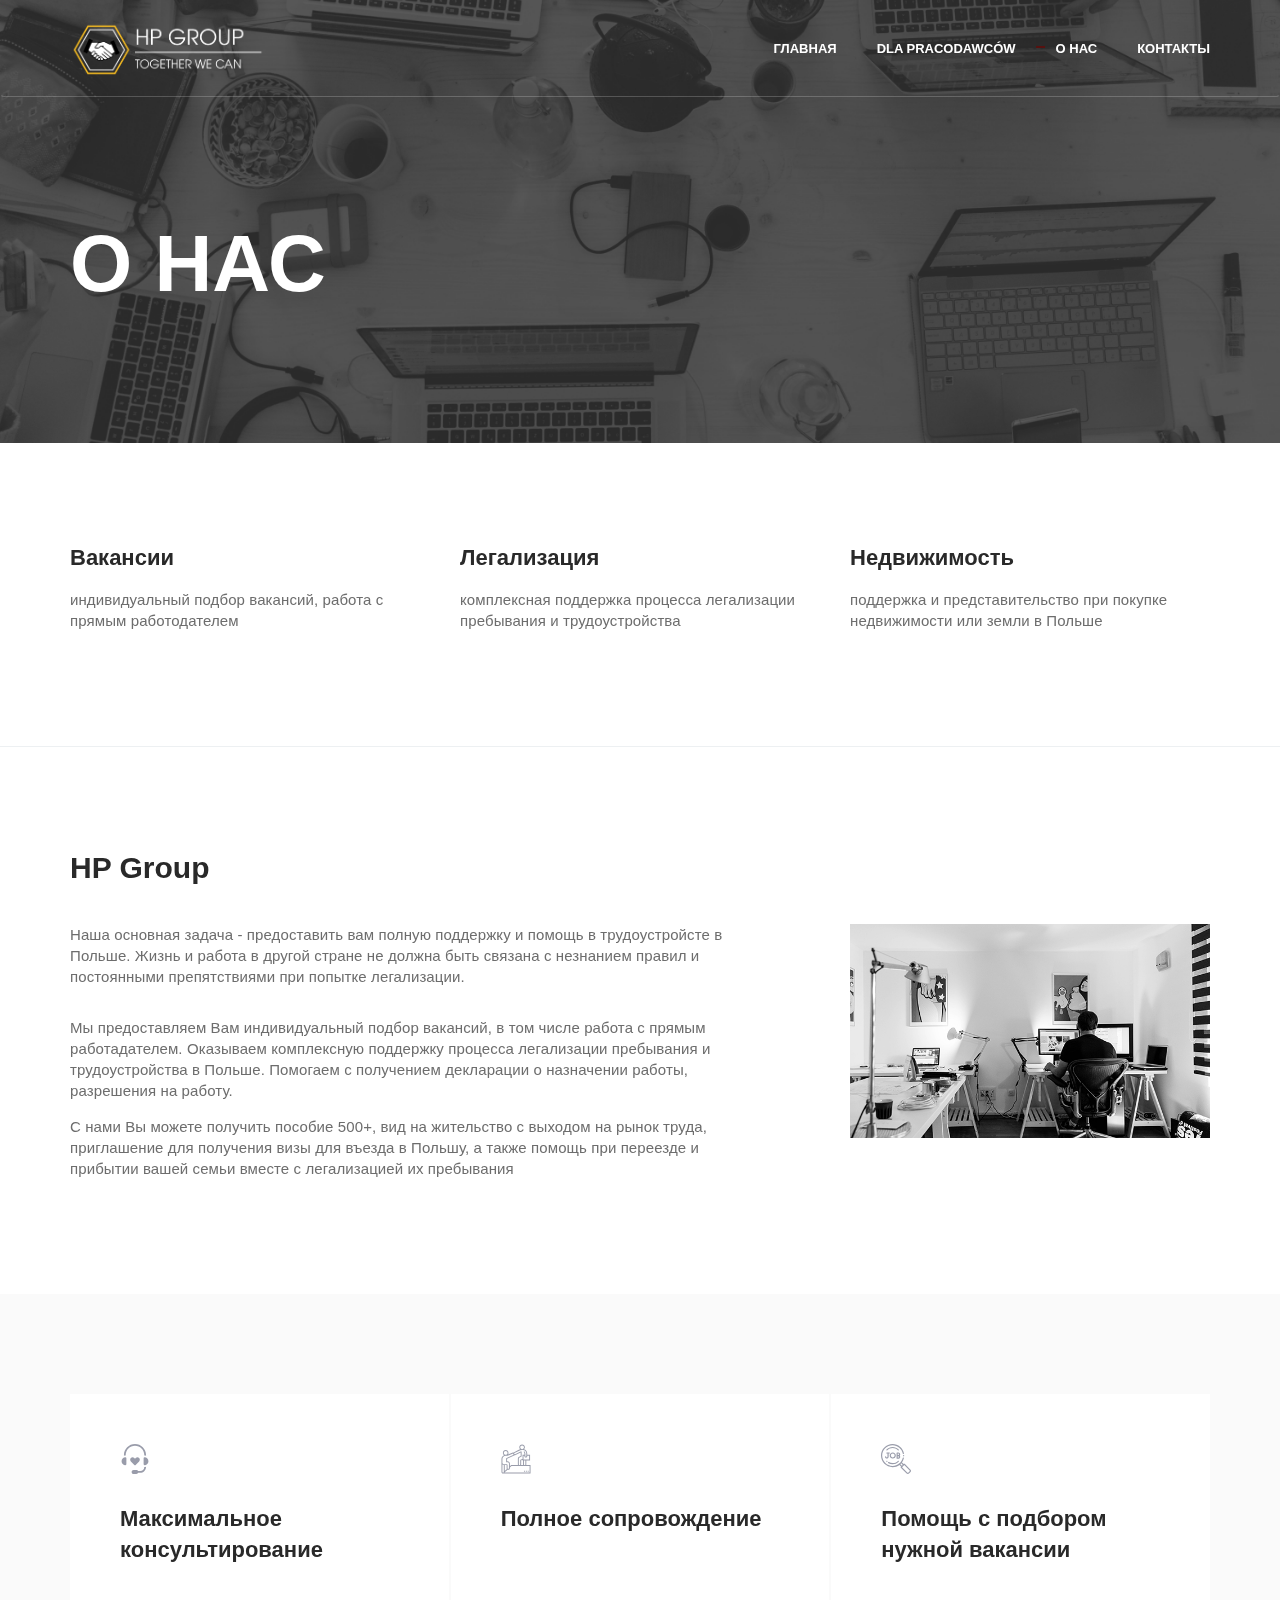
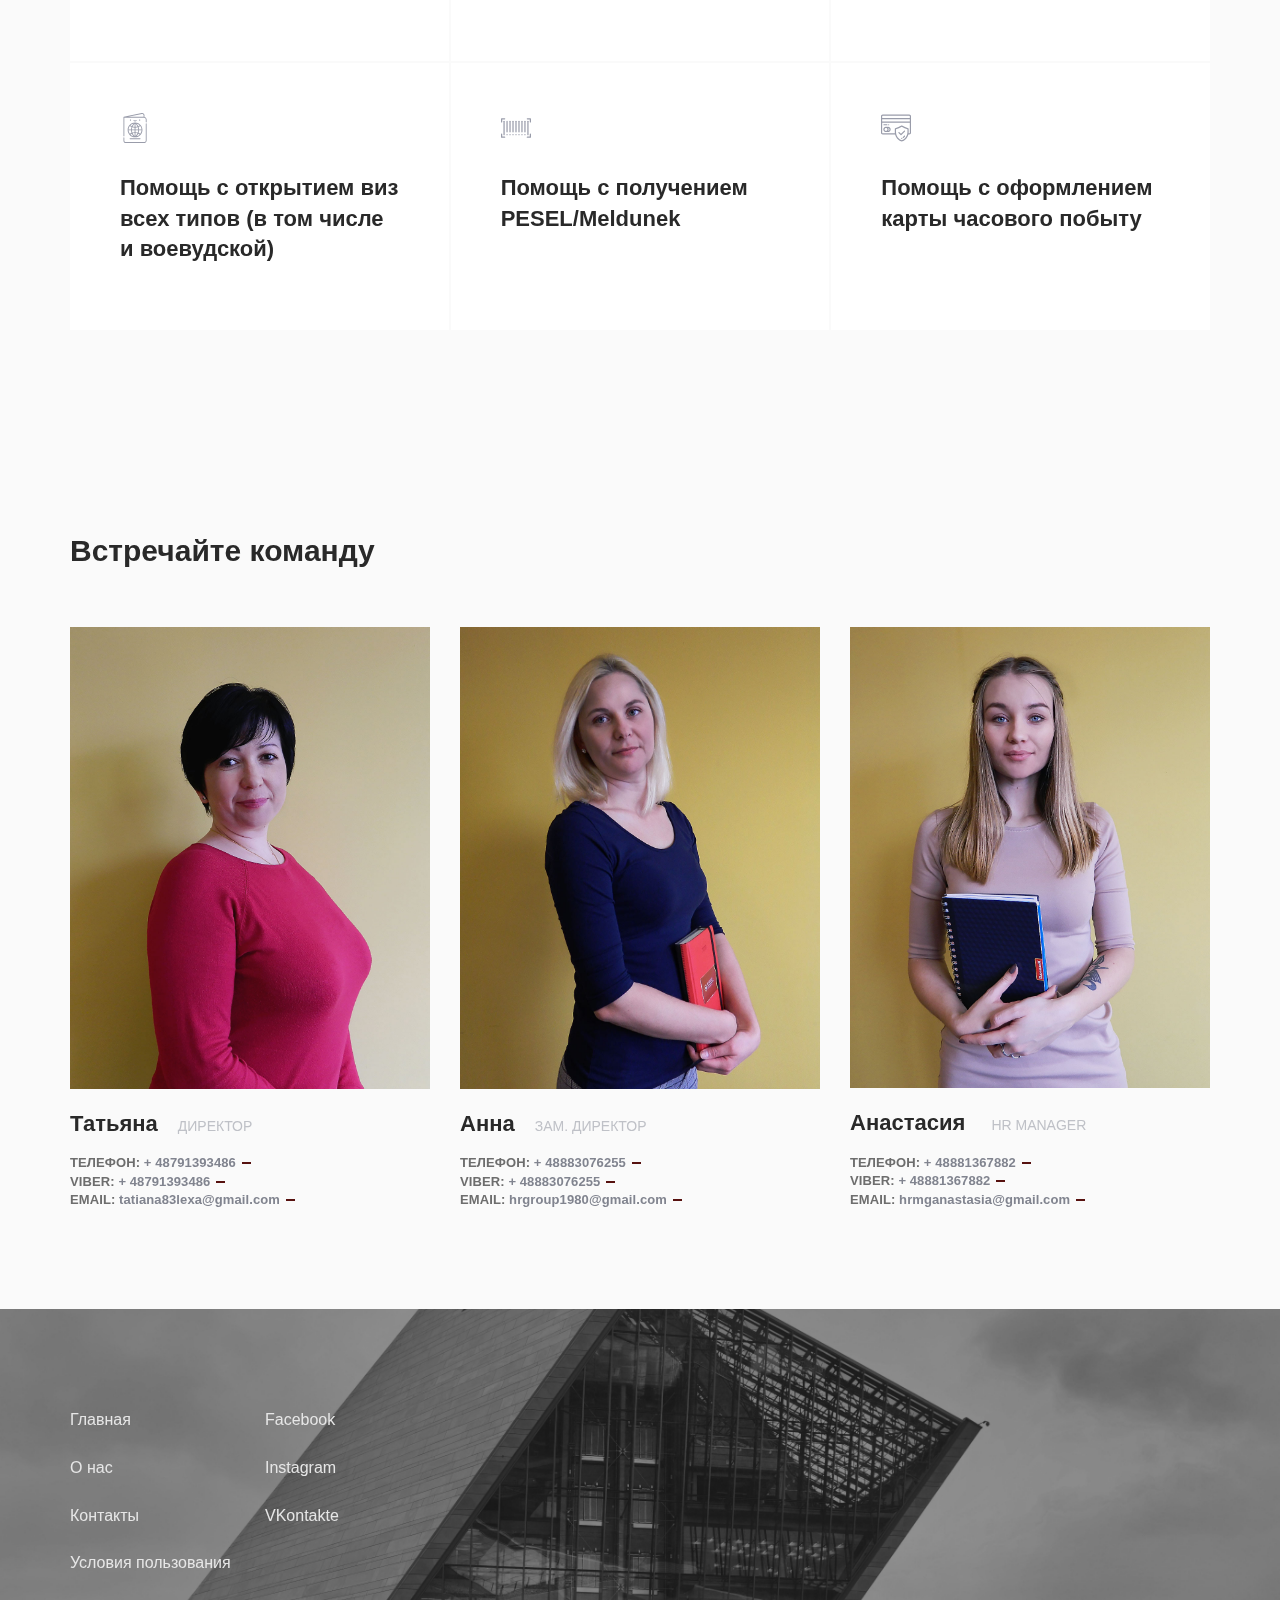
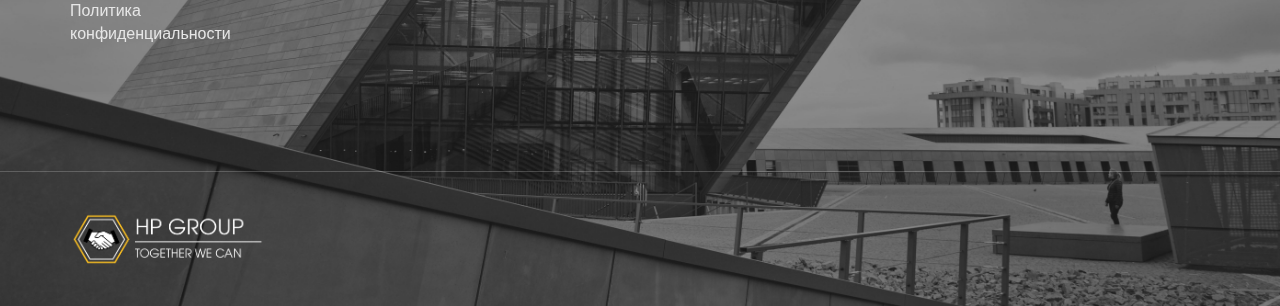
==== about.html @ 8c32ac12 "add all files" ====
<!DOCTYPE html>

<html lang="en" class="no-js">
    <!-- BEGIN HEAD -->
    <head>
        <meta charset="utf-8"/>
        <title>Metronic "Asentus" Frontend Freebie</title>
        <meta http-equiv="X-UA-Compatible" content="IE=edge">
        <meta content="width=device-width, initial-scale=1" name="viewport"/>
        <meta content="" name="description"/>
        <meta content="" name="author"/>

        <!-- GLOBAL MANDATORY STYLES -->
        <link href="vendor/simple-line-icons/simple-line-icons.min.css" rel="stylesheet" type="text/css"/>
        <link href="vendor/bootstrap/css/bootstrap.min.css" rel="stylesheet" type="text/css"/>

        <!-- PAGE LEVEL PLUGIN STYLES -->
        <link href="css/animate.css" rel="stylesheet">
        <link href="vendor/swiper/css/swiper.min.css" rel="stylesheet" type="text/css"/>

        <!-- THEME STYLES -->
        <link href="css/layout.css" rel="stylesheet" type="text/css"/>

        <!-- Favicon -->
        <link rel="shortcut icon" href="img/logo/fav.ico"/>
    </head>
    <!-- END HEAD -->

    <!-- BODY -->
    <body>

        <!--========== HEADER ==========-->
        <header class="header navbar-fixed-top">
            <!-- Navbar -->
            <nav class="navbar" role="navigation">
                <div class="container">
                    <!-- Brand and toggle get grouped for better mobile display -->
                    <div class="menu-container">
                        <button type="button" class="navbar-toggle" data-toggle="collapse" data-target=".nav-collapse">
                            <span class="sr-only">Toggle navigation</span>
                            <span class="toggle-icon"></span>
                        </button>

                        <!-- Logo -->
                        <div class="logo">
                            <a class="logo-wrap" href="index.html">
                                <img class="logo-img logo-img-main" src="img/logo/logo-white.png" alt="hpgroup Logo">
                                <img class="logo-img logo-img-active" src="img/logo/logo-dark.png" alt="hpgroup Logo">
                            </a>
                        </div>
                        <!-- End Logo -->
                    </div>

                    <!-- Collect the nav links, forms, and other content for toggling -->
                    <div class="collapse navbar-collapse nav-collapse">
                        <div class="menu-container">
                            <ul class="navbar-nav navbar-nav-right">
                                <li class="nav-item"><a class="nav-item-child nav-item-hover" href="index.html">Главная</a></li>
                                <li class="nav-item"><a class="nav-item-child nav-item-hover" href="index_poland.html">Dla Pracodawców</a></li>
                                <li class="nav-item"><a class="nav-item-child nav-item-hover active" href="about.html">О нас</a></li>
                                <li class="nav-item"><a class="nav-item-child nav-item-hover" href="contact.html">Контакты</a></li>
                            </ul>
                        </div>
                    </div>
                    <!-- End Navbar Collapse -->
                </div>
            </nav>
            <!-- Navbar -->
        </header>
        <!--========== END HEADER ==========-->

        <!--========== PARALLAX ==========-->
        <div class="parallax-window" data-parallax="scroll" data-image-src="img/1920x1080/team.jpg">
            <div class="parallax-content container">
                <h1 class="carousel-title wow fadeInLeft">О нас</h1>           
            </div>
        </div>
        <!--========== PARALLAX ==========-->

        <!--========== PAGE LAYOUT ==========-->
        <!-- Features -->
        <div class="section-seperator">
            <div class="content-lg container">
                <div class="row">
                    <div class="col-sm-4 sm-margin-b-50">
                        <div class="wow fadeInLeft" data-wow-duration=".3" data-wow-delay=".3s">
                            <h3>Вакансии</h3>
                            <p>индивидуальный подбор вакансий, работа с прямым работодателем</p>
                        </div>
                    </div>
                    <div class="col-sm-4 sm-margin-b-50">
                        <div class="wow fadeInLeft" data-wow-duration=".3" data-wow-delay=".2s">
                            <h3>Легализация</h3>
                            <p>комплексная поддержка процесса легализации пребывания и трудоустройства</p>
                        </div>
                    </div>
                     <div class="col-sm-4">
                        <div class="wow fadeInLeft" data-wow-duration=".3" data-wow-delay=".1s">
                            <h3>Недвижимость</h3>
                            <p>поддержка и представительство при покупке недвижимости или земли в Польше</p>
                        </div>
                    </div>
                </div>
            </div>
        </div>
        <!-- End Features -->

        <!-- About -->
        <div class="content-lg container">
            <div class="row margin-b-20">
                <div class="col-sm-6">
                    <h2>HP Group</h2>
                </div>
            </div>
            <!--// end row -->

            <div class="row">
                <div class="col-sm-7 sm-margin-b-50">
                    <div class="margin-b-30">
                        <p>Наша основная задача - предоставить вам полную поддержку и помощь в трудоустройсте в Польше. Жизнь и работа в другой стране не должна быть связана с незнанием правил и постоянными препятствиями при попытке легализации.</p>
                    </div>
                    <p>Мы предоставляем Вам индивидуальный подбор вакансий, в том числе работа с прямым работадателем. Оказываем комплексную поддержку процесса легализации пребывания и трудоустройства в Польше. Помогаем с получением декларации о назначении работы, разрешения на работу.</p>
                    <p>С нами Вы можете получить пособие 500+, вид на жительство с выходом на рынок труда, приглашение для получения визы для въезда в Польшу, а также помощь при переезде и прибытии вашей семьи вместе с легализацией их пребывания</p>
                </div>
                <div class="col-sm-4 col-sm-offset-1">
                    <img class="img-responsive" src="img/640x380/01.jpg" alt="Our Office">
                </div>
            </div>
            <!--// end row -->
        </div>
        <!-- End About -->

        <!-- Service -->
        <div class="bg-color-sky-light" data-auto-height="true">
            <div class="content-lg container">
                <div class="row row-space-1 margin-b-2">
                    <div class="col-sm-4 sm-margin-b-2">
                        <div class="wow fadeInLeft" data-wow-duration=".3" data-wow-delay=".3s">
                            <div class="service" data-height="height">
                                <div class="service-element">
                                    <img class="service-icon" src="img/icons/support.svg">
                                </div>
                                <div class="service-info">
                                    <h3>Максимальное консультирование</h3>
                                </div>
                                <a href="#" class="content-wrapper-link"></a>    
                            </div>
                        </div>
                    </div>
                    <div class="col-sm-4 sm-margin-b-2">
                        <div class="wow fadeInLeft" data-wow-duration=".3" data-wow-delay=".2s">
                            <div class="service" data-height="height">
                                <div class="service-element">
                                    <img class="service-icon" src="img/icons/partner.svg">
                                </div>
                                <div class="service-info">
                                    <h3>Полное сопровождение</h3>
                                </div>
                                <a href="#" class="content-wrapper-link"></a>    
                            </div>
                        </div>
                    </div>
                    <div class="col-sm-4">
                        <div class="wow fadeInLeft" data-wow-duration=".3" data-wow-delay=".1s">
                            <div class="service" data-height="height">
                                <div class="service-element">
                                    <img class="service-icon" src="img/icons/job.svg">
                                </div>
                                <div class="service-info">
                                    <h3>Помощь с подбором нужной вакансии</h3>
                                </div>
                                <a href="#" class="content-wrapper-link"></a>    
                            </div>
                        </div>
                    </div>
                </div>
                <!--// end row -->

                <div class="row row-space-1">
                    <div class="col-sm-4 sm-margin-b-2">
                        <div class="wow fadeInLeft" data-wow-duration=".3" data-wow-delay=".4s">
                            <div class="service" data-height="height">
                                <div class="service-element">
                                    <img class="service-icon" src="img/icons/visa.svg">
                                </div>
                                <div class="service-info">
                                    <h3>Помощь с открытием виз всех типов (в том числе и воевудской)</h3>
                                </div>
                                <a href="#" class="content-wrapper-link"></a>    
                            </div>
                        </div>
                    </div>
                    <div class="col-sm-4 sm-margin-b-2">
                        <div class="wow fadeInLeft" data-wow-duration=".3" data-wow-delay=".5s">
                            <div class="service" data-height="height">
                                <div class="service-element">
                                    <img class="service-icon" src="img/icons/barcode.svg">
                                </div>
                                <div class="service-info">
                                    <h3>Помощь с получением PESEL/Meldunek</h3>
                                </div>
                                <a href="#" class="content-wrapper-link"></a>    
                            </div>
                        </div>
                    </div>
                    <div class="col-sm-4">
                        <div class="wow fadeInLeft" data-wow-duration=".3" data-wow-delay=".6s">
                            <div class="service" data-height="height">
                                <div class="service-element">
                                    <img class="service-icon" src="img/icons/pay.svg">
                                </div>
                                <div class="service-info">
                                    <h3>Помощь с оформлением карты часового побыту</h3>
                                </div>
                                <a href="#" class="content-wrapper-link"></a>    
                            </div>
                        </div>
                    </div>
                </div>
                <!--// end row -->
            </div>
        </div>
        <!-- End Service -->

        <!-- Testimonials -->
        <!-- <div class="content-lg container">
            <div class="row">
                <div class="col-sm-9">
                    <h2>Notes From CEO</h2> -->

                    <!-- Swiper Testimonials -->
                    <!-- <div class="swiper-slider swiper-testimonials"> -->
                        <!-- Swiper Wrapper -->
                        <!-- <div class="swiper-wrapper">
                            <div class="swiper-slide">
                                <blockquote class="blockquote">
                                    <div class="margin-b-20">
                                        Lorem ipsum dolor sit amet consectetur adipiscing elit sed tempor incididunt ut laboret dolore magna aliqua. Ut enim minim veniam exercitation laboris ut siad consequat siad minim enum esqudiat dolore.
                                    </div>
                                    <div class="margin-b-20">
                                        Lorem ipsum dolor sit amet consectetur adipiscing elit sed tempor incididunt ut laboret tempor incididunt dolore magna consequat siad minim aliqua.
                                    </div>
                                    <p><span class="fweight-700 color-link">Joh Milner</span>, Metronic Customer</p>
                                </blockquote>
                            </div>
                            <div class="swiper-slide">
                                <blockquote class="blockquote">
                                    <div class="margin-b-20">
                                        Duis aute irure dolor in reprehenderit in voluptate velit esse cillum dolore eu fugiat nulla pariatur. Excepteur sint occaecat cupidatat non proident, sunt in culpa qui officia deserunt mollit anim id est laborum.
                                    </div>
                                    <div class="margin-b-20">
                                        Ut enim ad minim veniam, quis nostrud exercitation ullamco laboris nisi ut aliquip ex ea commodo consequat.
                                    </div>
                                    <p><span class="fweight-700 color-link">Alex Clarson</span>, Metronic Customer</p>
                                </blockquote>
                            </div>
                        </div> -->
                        <!-- End Swiper Wrapper -->

                        <!-- Pagination -->
                        <!-- <div class="swiper-testimonials-pagination"></div>
                    </div> -->
                    <!-- End Swiper Testimonials -->
                <!-- </div>
            </div> -->
            <!--// end row -->
        </div>
        <!-- End Testimonials -->

        <!-- Team -->
        <div class="bg-color-sky-light">
            <div class="content-lg container">
                <div class="row margin-b-40">
                    <div class="col-sm-6">
                        <h2>Встречайте команду</h2>
                        
                    </div>
                </div>
                <!--// end row -->

                <div class="row">
                    <!-- Latest Products -->
                    <div class="col-sm-4 sm-margin-b-50">
                        <div class="margin-b-20">
                            <div class="wow zoomIn" data-wow-duration=".3" data-wow-delay=".1s">
                                <img class="img-responsive" src="img/770x860/2.jpg" alt="Latest Products Image">
                            </div>
                        </div>
                        <h4>Татьяна<span class="text-uppercase margin-l-20">Директор</span></h4>
                        <p class="link_p">Телефон: <a class="link" href="tel: +48791393486"> + 48791393486</a></p>
                        <p class="link_p">Viber: <a class="link" href="tel: +48791393486"> + 48791393486</a></p>
                        <p class="link_p email">Email:   <a class="link" href="email:tatiana83lexa@gmail.com"> tatiana83lexa@gmail.com</a></p>
                    </div>
                    <!-- End Latest Products -->
    
                    <!-- Latest Products -->
                    <div class="col-sm-4 sm-margin-b-50">
                        <div class="margin-b-20">
                            <div class="wow zoomIn" data-wow-duration=".3" data-wow-delay=".1s">
                                <img class="img-responsive" src="img/770x860/3.jpg" alt="Latest Products Image">
                            </div>
                        </div>
                        <h4>Анна<span class="text-uppercase margin-l-20">Зам. директор</span></h4>
                        <p class="link_p">Телефон: <a class="link" href="tel: +48883076255"> + 48883076255</a></p>
                        <p class="link_p">Viber: <a class="link" href="tel: +48883076255"> + 48883076255</a></p>
                        <p class="link_p email">Email: <a class="link" href="email:hrgroup1980@gmail.com">hrgroup1980@gmail.com</a></p>
                        
                    </div>
                    <!-- End Latest Products -->
    
                    <!-- Latest Products -->
                    <div class="col-sm-4 sm-margin-b-50">
                        <div class="margin-b-20">
                            <div class="wow zoomIn" data-wow-duration=".3" data-wow-delay=".1s">
                                <img class="img-responsive" src="img/770x860/1.jpg" alt="Latest Products Image">
                            </div>
                        </div>
                        <h4>Анастасия <span class="text-uppercase margin-l-20">HR manager</span></h4>
                        <p class="link_p">Телефон: <a class="link" href="tel: 48881367882"> + 48881367882</a></p>
                        <p class="link_p">Viber: <a class="link" href="tel: 48881367882"> + 48881367882</a></p>
                        <p class="link_p email">Email:   <a class="link" href="email:hrmganastasia@gmail.com"> hrmganastasia@gmail.com</a></p>
                    </div>
                    <!-- End Latest Products -->
                </div>
                <!--// end row -->

            </div>
        </div>
        <!-- End Team -->
        <!--========== END PAGE LAYOUT ==========-->

        <!--========== FOOTER ==========-->
        <footer class="footer">
            <!-- Links -->
            <div class="footer-seperator">
                <div class="content-lg container">
                    <div class="row">
                        <div class="col-sm-2 sm-margin-b-50">
                            <!-- List -->
                            <ul class="list-unstyled footer-list">
                                <li class="footer-list-item"><a class="footer-list-link" href="index.html">Главная</a></li>
                                <li class="footer-list-item"><a class="footer-list-link" href="about.html">О нас</a></li>
                                <li class="footer-list-item"><a class="footer-list-link" href="contact.html">Контакты</a></li>
                                <li class="footer-list-item"><a class="footer-list-link" href="#">Условия пользования</a></li>
                                <li class="footer-list-item"><a class="footer-list-link" href="#">Политика конфиденциальности</a></li>
                            </ul>
                            <!-- End List -->
                        </div>
                        <div class="col-sm-4 sm-margin-b-30">
                            <!-- List -->
                            <ul class="list-unstyled footer-list">
                                <li class="footer-list-item"><a class="footer-list-link" href="https://www.facebook.com/hpgroup.hpgroup">Facebook</a></li>
                                <li class="footer-list-item"><a class="footer-list-link" href="https://www.instagram.com/hpgrouppraca">Instagram</a></li>
                                <li class="footer-list-item"><a class="footer-list-link" href="https://vk.com/hpgrouppraca">VKontakte</a></li>
                            </ul>
                            <!-- End List -->
                        </div>
                    </div>
                    <!--// end row -->
                </div>
            </div>
            <!-- End Links -->

            <!-- Copyright -->
            <div class="content container">
                <div class="row">
                    <div class="col-xs-6">
                        <img class="footer-logo" src="img/logo/logo-white.png" alt="hpgroup Logo">
                    </div>
                </div>
                <!--// end row -->
            </div>
            <!-- End Copyright -->
        </footer>
        <!--========== END FOOTER ==========-->

        <!-- Back To Top -->
        <a href="javascript:void(0);" class="js-back-to-top back-to-top">Top</a>

        <!-- JAVASCRIPTS(Load javascripts at bottom, this will reduce page load time) -->
        <!-- CORE PLUGINS -->
        <script src="vendor/jquery.min.js" type="text/javascript"></script>
        <script src="vendor/jquery-migrate.min.js" type="text/javascript"></script>
        <script src="vendor/bootstrap/js/bootstrap.min.js" type="text/javascript"></script>

        <!-- PAGE LEVEL PLUGINS -->
        <script src="vendor/jquery.easing.js" type="text/javascript"></script>
        <script src="vendor/jquery.back-to-top.js" type="text/javascript"></script>
        <script src="vendor/jquery.wow.min.js" type="text/javascript"></script>
        <script src="vendor/jquery.parallax.min.js" type="text/javascript"></script>
        <script src="vendor/swiper/js/swiper.jquery.min.js" type="text/javascript"></script>

        <!-- PAGE LEVEL SCRIPTS -->
        <script src="js/layout.min.js" type="text/javascript"></script>
    </body>
    <!-- END BODY -->
</html>
---- css/layout.css ----
@charset "UTF-8";

@font-face {
  font-family: "Evolventa";
  src: url("../fonts/Evolventa-Regular.ttf") format("ttf");
  font-weight: normal;
}
@font-face {
  font-family: "Evolventa";
  src: url("../fonts/Evolventa-Bold.ttf") format("ttf");
  font-weight: bold;
}

html {
  overflow-x: hidden;
}

html, html a, body {
  -webkit-font-smoothing: antialiased;
}

body *{
  font-family: Evolventa, sans-serif;
}


p {
  font-size: 15px;
  font-weight: 400;
  color: #6d6d6d;
  line-height: 1.4;
  margin-bottom: 15px;
  letter-spacing: 0.1px;
}
p.head_paragraph {
  color: #e6e6e6;
  font-size: 19px;
}

em,
li,
li a {
  font-size: 16px;
  font-weight: 500;
  color: #515769;
}

a {
  color: #81848f;
  outline: 0;
}

a:focus, a:hover, a:active {
  outline: 0;
  color: #57110f;
  text-decoration: none;
}
.link_p{
  margin-bottom: 0;
  font-size: 13px;
  font-weight: 600;
  text-transform: uppercase;
}
.link_p.email .link{
  text-transform: lowercase;
}
.link {
  position: relative;
  font-size: 13px;
  font-weight: 600;
  text-transform: uppercase;
  display: inline-block;
}

.link:after {
  position: absolute;
  top: 8px;
  right: -15px;
  width: 9px;
  height: 2px;
  background: #57110f;
  content: " ";
}

span {
  font-size: 14px;
  font-weight: 400;
  color: #bfc1c7;
}

h1, h2, h3, h4, h5, h6 {
  font-weight: 700;
  color: #292929;
  line-height: 1.4;
  margin: 0 0 15px;
}

h1 > a, h2 > a, h3 > a, h4 > a, h5 > a, h6 > a {
  color: #515769;
}

h1 > a:hover, h2 > a:hover, h3 > a:hover, h4 > a:hover, h5 > a:hover, h6 > a:hover {
  color: #999caa;
  text-decoration: none;
}

h1 > a:focus, h2 > a:focus, h3 > a:focus, h4 > a:focus, h5 > a:focus, h6 > a:focus {
  text-decoration: none;
}

h1 {
  font-size: 40px;
}

h2 {
  font-size: 30px;
}

h3 {
  font-size: 22px;
}

h4 {
  font-size: 22px;
}

::selection {
  color: #fff;
  background: #57110f;
  text-shadow: none;
}

::-webkit-selection {
  color: #fff;
  background: #57110f;
  text-shadow: none;
}

::-moz-selection {
  color: #fff;
  background: #57110f;
  text-shadow: none;
}

:active,
:focus {
  outline: none;
}

/* Section Seperator */
.section-seperator {
  border-bottom: 1px solid #edf0f2;
}

/* Content Wrapper Link */
.content-wrapper-link {
  position: absolute;
  top: 0;
  left: 0;
  right: 0;
  bottom: 0;
  display: block;
  z-index: 3;
  text-decoration: none;
}

/*------------------------------------------------------------------
  	[Blockquote]
------------------------------------------------------------------*/
.blockquote {
  position: relative;
  font-size: 17px;
  font-weight: 400;
  color: rgba(87, 17, 15, 0.77);
  line-height: 1.4;
  border-left: none;
  margin-left: 20px;
}

.blockquote h3{
  color: rgba(87, 17, 15, 0.77);
}

.blockquote:before {
  position: absolute;
  top: 0;
  left: -20px;
  font-size: 60px;
  display: inline-block;
  color: #57110f;
  content: '“';
}

/*------------------------------------------------------------------
  	[Button]
------------------------------------------------------------------*/
.btn-theme {
  position: relative;
  display: inline-block;
  line-height: 1.4;
  text-align: center;
  background-image: none;
  border-style: solid;
  white-space: nowrap;
  vertical-align: middle;
  -ms-touch-action: manipulation;
  touch-action: manipulation;
  cursor: pointer;
  -webkit-user-select: none;
  -moz-user-select: none;
  -ms-user-select: none;
  user-select: none;
}

.btn-theme:focus, .btn-theme:active:focus, .btn-theme.active:focus, .btn-theme.focus, .btn-theme:active.focus, .btn-theme.active.focus {
  outline: none;
}

.btn-theme:hover {
  transition-duration: 300ms;
  transition-property: all;
  transition-timing-function: cubic-bezier(0.7, 1, 0.7, 1);
}

.btn-theme:hover, .btn-theme:focus, .btn-theme.focus {
  text-decoration: none;
}

.btn-theme:active, .btn-theme.active {
  background-image: none;
  outline: 0;
}

.btn-theme.disabled, .btn-theme[disabled],
fieldset[disabled] .btn-theme {
  cursor: not-allowed;
  box-shadow: none;
  opacity: .65;
  pointer-events: none;
}

.btn-white-brd {
  color: #fff;
  background: transparent;
  border-color: rgba(255, 255, 255, 0.3);
  border-width: 1px;
}

.btn-white-brd:hover, .btn-white-brd:focus, .btn-white-brd.focus {
  color: #515769;
  background: #fff;
  border-color: transparent;
}

.btn-default-bg {
  color: #515769;
  background: #f3f4f5;
  border-color: transparent;
  border-width: 0;
}

.btn-default-bg:hover, .btn-default-bg:focus, .btn-default-bg.focus {
  color: #fff;
  background: #57110f;
  border-color: transparent;
}

.btn-base-bg {
  color: #fff;
  background: #57110f;
  border-color: transparent;
  border-width: 0;
}

.btn-base-bg:hover, .btn-base-bg:focus, .btn-base-bg.focus {
  color: #fff;
  background: #63cbd7;
  border-color: transparent;
}

.btn-theme-sm {
  font-size: 13px;
  font-weight: 600;
  padding: 15px 30px;
}

/*------------------------------------------------------------------
  	[Pricing]
------------------------------------------------------------------*/
.pricing {
  padding: 70px 45px;
  background: #fff;
  margin-top: 50px;
}

@media (max-width: 768px) {
  .pricing {
    margin-top: 0;
  }
}

.pricing.pricing-active {
  padding-top: 110px;
  padding-bottom: 110px;
  margin-top: 10px;
}

@media (max-width: 768px) {
  .pricing.pricing-active {
    margin-top: 0;
  }
}

.pricing .pricing-icon {
  display: block;
  font-size: 30px;
  color: #999caa;
  margin-bottom: 30px;
}

.pricing .pricing-list-item {
  position: relative;
  font-size: 13px;
  color: #81848f;
  padding-left: 20px;
  margin-bottom: 10px;
}

.pricing .pricing-list-item:before {
  position: absolute;
  top: 7px;
  left: 0;
  width: 9px;
  height: 2px;
  background: #57110f;
  content: " ";
  margin-right: 10px;
}

/*------------------------------------------------------------------
  	[Promo Section]
------------------------------------------------------------------*/
@media (max-width: 991px) {
  .promo-section .promo-section-col {
    padding-top: 100px;
    padding-bottom: 100px;
  }
}

@media (min-width: 992px) {
  .promo-section {
    position: relative;
    height: 400px;
  }
  .promo-section .promo-section-col {
    width: 45%;
  }
  .promo-section .promo-section-img-left {
    position: absolute;
    top: 0;
    right: 50%;
  }
  .promo-section .promo-section-img-right {
    position: absolute;
    top: 0;
    left: 50%;
  }
  .promo-section .ver-center {
    display: table;
    height: 400px;
  }
  .promo-section .ver-center-aligned {
    display: table-cell;
    vertical-align: middle;
  }
}

/*------------------------------------------------------------------
  	[Service]
------------------------------------------------------------------*/
.service {
  background: #fff;
  padding: 50px;
}

.service .service-element,
.service .service-info {
  -webkit-transform: translate3d(0, 0, 0);
  -moz-transform: translate3d(0, 0, 0);
  transform: translate3d(0, 0, 0);
  transition-duration: 300ms;
  transition-property: all;
  transition-timing-function: cubic-bezier(0.7, 1, 0.7, 1);
}

.service .service-icon {
  display: block;
  width: 30px;
  margin-bottom: 30px;
}

.service:hover .service-element {
  opacity: 0;
  -webkit-transform: translate3d(0, -100%, 0);
  -moz-transform: translate3d(0, -100%, 0);
  transform: translate3d(0, -100%, 0);
  transition-duration: 300ms;
  transition-property: all;
  transition-timing-function: cubic-bezier(0.7, 1, 0.7, 1);
}
.service:hover{
  background: #57110f;
  box-shadow: 0px -4px 10px 2px #d2d2d2c2;
}
.service:hover h3,
.service:hover p{
  color: #e6e6e6;
}

.service:hover .service-info {
  -webkit-transform: translate3d(0, -30%, 0);
  -moz-transform: translate3d(0, -30%, 0);
  transform: translate3d(0, -30%, 0);
  transition-duration: 300ms;
  transition-property: all;
  transition-timing-function: cubic-bezier(0.7, 1, 0.7, 1);
}

/*------------------------------------------------------------------
  	[Work]
------------------------------------------------------------------*/
.work {
  position: relative;
}

.work .work-overlay {
  position: relative;
}

.work .work-overlay:before {
  position: absolute;
  top: 0;
  left: 0;
  width: 100%;
  height: 100%;
  background: transparent;
  content: " ";
  transition-duration: 300ms;
  transition-property: all;
  transition-timing-function: cubic-bezier(0.7, 1, 0.7, 1);
}

.work .work-content {
  position: absolute;
  left: 0;
  bottom: 0;
  opacity: 0;
  padding: 25px;
  -webkit-transform: translate3d(0, 20px, 0);
  -moz-transform: translate3d(0, 20px, 0);
  transform: translate3d(0, 20px, 0);
  transition-duration: 300ms;
  transition-property: all;
  transition-timing-function: cubic-bezier(0.7, 1, 0.7, 1);
}

.work:hover .work-overlay:before {
  background: rgba(0, 0, 0, 0.5);
  transition-duration: 300ms;
  transition-property: all;
  transition-timing-function: cubic-bezier(0.7, 1, 0.7, 1);
}

.work:hover .work-content {
  opacity: 1;
  -webkit-transform: translate3d(0, 0, 0);
  -moz-transform: translate3d(0, 0, 0);
  transform: translate3d(0, 0, 0);
  transition-duration: 300ms;
  transition-property: all;
  transition-timing-function: cubic-bezier(0.7, 1, 0.7, 1);
}

/*------------------------------------------------------------------
  	[Footer]
------------------------------------------------------------------*/
.footer {
  background: url(../img/1920x1080/02.jpg) no-repeat;
  background-size: cover;
  background-position: center center;
}

.footer .footer-seperator {
  border-bottom: 1px solid rgba(255, 255, 255, 0.2);
}

.footer .footer-list {
  margin-bottom: 0;
}

.footer .footer-list-item {
  color: #e6e6e6;
  margin-bottom: 25px;
}

.footer .footer-list-link {
  color: #e6e6e6;
}

.footer .footer-list-link:hover {
  color: #fff;
}

.footer .footer-input {
  background: rgba(0, 0, 0, 0.15);
}

.footer .footer-logo {
  width: 195px;
  height: auto;
}

/*------------------------------------------------------------------
  	[Header]
------------------------------------------------------------------*/
/* Fixed Top */
.navbar-fixed-top .navbar-collapse {
  max-height: 100%;
}

/* Navbar */
.header .navbar {
  margin-bottom: 0;
  border-bottom: 1px solid rgba(255, 255, 255, 0.2);
  transition-duration: 300ms;
  transition-property: all;
  transition-timing-function: cubic-bezier(0.7, 1, 0.7, 1);
}

/* Navbar Toggle */
.header .navbar-toggle {
  width: 25px;
  height: 25px;
  border: none;
  padding: 0;
  margin: 35px 0;
}

.header .navbar-toggle .toggle-icon {
  position: relative;
  width: 21px;
  height: 1px;
  display: inline-block;
  background: #515769;
  transition-duration: 300ms;
  transition-property: all;
  transition-timing-function: cubic-bezier(0.7, 1, 0.7, 1);
}

.header .navbar-toggle .toggle-icon:before, .header .navbar-toggle .toggle-icon:after {
  position: absolute;
  left: 0;
  background: #515769;
  content: " ";
}

.header .navbar-toggle .toggle-icon:before {
  width: 10px;
  height: 1px;
  bottom: 10px;
  -webkit-transform: rotate(0);
  -moz-transform: rotate(0);
  transform: rotate(0);
  transition-duration: 300ms;
  transition-property: all;
  transition-timing-function: cubic-bezier(0.7, 1, 0.7, 1);
}

.header .navbar-toggle .toggle-icon:after {
  width: 16px;
  height: 1px;
  top: -5px;
  -webkit-transform: rotate(0);
  -moz-transform: rotate(0);
  transform: rotate(0);
  transition-duration: 300ms;
  transition-property: all;
  transition-timing-function: cubic-bezier(0.7, 1, 0.7, 1);
}

.header .navbar-toggle:hover .toggle-icon {
  background: #57110f;
  transition-duration: 300ms;
  transition-property: all;
  transition-timing-function: cubic-bezier(0.7, 1, 0.7, 1);
}

.header .navbar-toggle:hover .toggle-icon:before, .header .navbar-toggle:hover .toggle-icon:after {
  width: 21px;
  height: 1px;
  background: #57110f;
  transition-duration: 300ms;
  transition-property: all;
  transition-timing-function: cubic-bezier(0.7, 1, 0.7, 1);
}

.header .navbar-toggle:hover .toggle-icon.is-clicked {
  background: rgba(81, 87, 105, 0);
}

/* Navbar Logo */
.header .logo {
  width: 195px;
  height: 100px;
  float: left;
  max-height: 95px;
  line-height: 65px;
}

.header .logo-wrap {
  display: inline-block;
  padding: 15px 0;
}

.header .logo-wrap:focus, .header .logo-wrap:hover {
  text-decoration: none;
}

.header .logo-img {
  display: inline-block;
  width: 195px;
  height: auto;
  max-width: 100%;
  max-height: 100%;
  vertical-align: middle;
}

.header .logo-img-main {
  display: inline-block;
  transition-duration: 400ms;
  transition-property: all;
  transition-timing-function: cubic-bezier(0.7, 1, 0.7, 1);
}

.header .logo-img-active {
  display: none;
  transition-duration: 400ms;
  transition-property: all;
  transition-timing-function: cubic-bezier(0.7, 1, 0.7, 1);
}

/* Navbar */
.header .navbar-nav {
  padding-left: 0;
  margin-bottom: 0;
  list-style: none;
}

/* Nav */
.header .nav-item {
  position: relative;
  display: block;
}

.header .nav-item:last-child .nav-item-child {
  padding-right: 0;
}

.header .nav-item .nav-item-hover.active:after {
  opacity: 1;
  transition-duration: 400ms;
  transition-property: all;
  transition-timing-function: cubic-bezier(0.7, 1, 0.7, 1);
}

.header .nav-item:hover .nav-item-hover:after {
  opacity: 1;
  transition-duration: 400ms;
  transition-property: all;
  transition-timing-function: cubic-bezier(0.7, 1, 0.7, 1);
}

.header .nav-item-child {
  position: relative;
  display: block;
  font-size: 13px;
  font-weight: 600;
  color: #fff;
  text-transform: uppercase;
  line-height: 55px;
  padding: 20px;
  transition-duration: 300ms;
  transition-property: all;
  transition-timing-function: cubic-bezier(0.7, 1, 0.7, 1);
}

.header .nav-item-hover {
  position: relative;
}

.header .nav-item-hover:after {
  position: absolute;
  top: 45px;
  left: 0;
  width: 9px;
  height: 2px;
  background: #57110f;
  opacity: 0;
  content: " ";
  transition-duration: 400ms;
  transition-property: all;
  transition-timing-function: cubic-bezier(0.7, 1, 0.7, 1);
}

/* Media Queries below 991px */
@media (max-width: 991px) {
  /* Bootstrap collapse of navigation with a maximum width: 991px
    (Change it to any breakpoint you want to be collapsed) */
  .header {
    background: #fff;
  }
  .header .navbar-toggle {
    display: block;
  }
  .header .navbar-collapse.collapse {
    display: none !important;
  }
  .header .navbar-collapse.collapse.in {
    display: block !important;
  }
  .header .nav-collapse {
    padding-left: 0;
    padding-right: 0;
  }
  .header .navbar-nav {
    margin: 0;
    float: none;
  }
  .header .navbar-nav .nav-item {
    float: none;
  }
  /* Menu Container */
  .header .menu-container:before, .header .menu-container:after {
    content: " ";
    display: table;
  }
  .header .menu-container:after {
    clear: both;
  }
  /* Logo */
  .header .logo .logo-img-main {
    display: none;
  }
  .header .logo .logo-img-active {
    display: inline-block;
  }
  /* Navbar Nav */
  .header .nav-item-child {
    color: #515769;
    line-height: 1.4;
    padding: 12px 12px 12px 15px;
  }
  .header .nav-item-hover:after {
    position: absolute;
    top: 19px;
  }
}

/* Media Queries below 767px */
@media (max-width: 767px) {
  /* Menu Container */
  .header .menu-container {
    padding-left: 15px;
    padding-right: 15px;
    margin-left: 0;
    margin-right: 0;
  }
  .header .navbar > .container {
    width: auto;
    padding-left: 0;
    padding-right: 0;
    margin-left: 0;
    margin-right: 0;
  }
  .header .navbar > .container > .nav-collapse {
    padding-left: 0;
    padding-right: 0;
    margin-left: 0;
    margin-right: 0;
  }
}

/* Media Queries above 992px */
@media (min-width: 992px) {
  /* Navbar */
  .header .navbar-nav-right {
    float: right;
  }
}

/* Page On Scroll */
@media (min-width: 992px) {
  .page-on-scroll .header .navbar {
    background: #fff;
    border-bottom-color: #f0f0f0;
    transition-duration: 300ms;
    transition-property: all;
    transition-timing-function: cubic-bezier(0.7, 1, 0.7, 1);
  }
  .page-on-scroll .header .logo-img-main {
    display: none;
    transition-duration: 400ms;
    transition-property: all;
    transition-timing-function: cubic-bezier(0.7, 1, 0.7, 1);
  }
  .page-on-scroll .header .logo-img-active {
    display: inline-block;
    transition-duration: 400ms;
    transition-property: all;
    transition-timing-function: cubic-bezier(0.7, 1, 0.7, 1);
  }
  .page-on-scroll .header .nav-item-child {
    color: #515769;
    transition-duration: 300ms;
    transition-property: all;
    transition-timing-function: cubic-bezier(0.7, 1, 0.7, 1);
  }
}

/*------------------------------------------------------------------
  	[Contact]
------------------------------------------------------------------*/
.contact-list > li {
  font-size: 13px;
  color: #81848f;
  margin-bottom: 10px;
}

/*--------------------------------------------------
    [Back To Top Theme Button]
----------------------------------------------------*/
.back-to-top {
  position: fixed;
  right: 10px;
  bottom: 10px;
  display: inline-block;
  z-index: 9;
  width: 40px;
  height: 40px;
  font-size: 11px;
  font-weight: 400;
  color: #fff;
  text-align: center;
  line-height: 3;
  letter-spacing: 1px;
  text-transform: uppercase;
  background: #515769;
  border-radius: 3px;
  visibility: hidden;
  opacity: 0;
  padding: 5px;
  -webkit-transform: translate3d(0, 50px, 0);
  -moz-transform: translate3d(0, 50px, 0);
  transform: translate3d(0, 50px, 0);
  transition-duration: 300ms;
  transition-property: all;
  transition-timing-function: cubic-bezier(0.7, 1, 0.7, 1);
}

.back-to-top:hover {
  color: #fff;
  transition-duration: 300ms;
  transition-property: all;
  transition-timing-function: cubic-bezier(0.7, 1, 0.7, 1);
}

.back-to-top:focus, .back-to-top:hover {
  text-decoration: none;
}

/* The Button Becomes Visible */
.back-to-top.back-to-top-is-visible {
  visibility: visible;
  opacity: .6;
  -webkit-transform: translate3d(0, 0, 0);
  -moz-transform: translate3d(0, 0, 0);
  transform: translate3d(0, 0, 0);
  transition-duration: 300ms;
  transition-property: all;
  transition-timing-function: cubic-bezier(0.7, 1, 0.7, 1);
}

.back-to-top.back-to-top-is-visible:hover {
  opacity: 1;
  transition-duration: 300ms;
  transition-property: all;
  transition-timing-function: cubic-bezier(0.7, 1, 0.7, 1);
}

/* If the user keeps scrolling down, the button is out of focus and becomes less visible */
.back-to-top.back-to-top-fade-out {
  opacity: .4;
}

.back-to-top.back-to-top-fade-out:hover {
  opacity: 1;
  transition-duration: 300ms;
  transition-property: all;
  transition-timing-function: cubic-bezier(0.7, 1, 0.7, 1);
}

/*------------------------------------------------------------------
  	[Form Control]
------------------------------------------------------------------*/
.form-control {
  height: 50px;
  font-size: 14px;
  font-weight: 400;
  color: #a6a7aa;
  background: #fafafa;
  border: none;
  box-shadow: none;
  border-radius: 0;
  padding-left: 15px;
}

.form-control::-moz-placeholder {
  color: #a6a7aa;
}

.form-control:-ms-input-placeholder {
  color: #a6a7aa;
}

.form-control::-webkit-input-placeholder {
  color: #a6a7aa;
}

.form-control:focus {
  color: #515769;
  box-shadow: none;
}

.form-control:focus::-moz-placeholder {
  color: #515769;
}

.form-control:focus:-ms-input-placeholder {
  color: #515769;
}

.form-control:focus::-webkit-input-placeholder {
  color: #515769;
}

/*------------------------------------------------------------------
    [Full Screen Carousel]
------------------------------------------------------------------*/
.full-screen {
  background-size: cover;
  background-position: center;
  background-repeat: no-repeat;
}

/*------------------------------------------------------------------
    [Carousel]
------------------------------------------------------------------*/
.carousel-indicators {
  left: auto;
  width: auto;
  padding-left: 0;
  margin-left: 0;
}

.carousel-centered {
  position: absolute;
  top: 50%;
  transform: translate3d(0, -50%, 0);
}

.carousel-title {
  font-size: 80px;
  font-weight: 700;
  color: #fff;
  line-height: 1.1;
  text-transform: uppercase;
}

@media (max-width: 768px) {
  .carousel-title {
    font-size: 60px;
  }
}

/*----------------------------------
  Custome Style of Info Window
------------------------------------*/
/* White background and box outline */
.gm-style > div:first-child > div + div > div:last-child > div > div:first-child > div {
  background-color: #fff !important;
  box-shadow: none !important;
}

/* Arrow colour */
.gm-style > div:first-child > div + div > div:last-child > div > div:first-child > div > div > div {
  background-color: #fff !important;
  box-shadow: none !important;
}

.gm-style > div:first-child > div + div > div:last-child > div > div:first-child > div:first-child {
  display: none;
}

/* Let's remove image icon inside close button */
.gm-style > div:first-child > div + div > div:last-child > div > div:last-child > img {
  display: none;
}

/* New arrow style */
.gm-style > div:first-child > div + div > div:last-child > div > div:last-child {
  overflow: inherit !important;
}

.gm-style > div:first-child > div + div > div:last-child > div > div:last-child:after {
  position: absolute;
  top: 0;
  right: 0;
  font-size: 15px;
  font-family: Simple-Line-Icons;
  color: #515769;
  content: "\e082";
}

/* Positioning of infowindow */
.gm-style-iw {
  top: 22px !important;
  left: 22px !important;
}

/*--------------------------------------------------
    [Masonry Grid]
----------------------------------------------------*/
.masonry-grid {
  position: relative;
  margin: 0 -2px;
}

.masonry-grid:before, .masonry-grid:after {
  content: " ";
  display: table;
}

.masonry-grid:after {
  clear: both;
}

.masonry-grid .masonry-grid-item {
  display: block;
  float: left;
  vertical-align: top;
  padding: 0 2px;
  margin-bottom: 4px;
}

.masonry-grid .masonry-grid-item.col-12 {
  width: 100%;
}

.masonry-grid .masonry-grid-item.col-11 {
  width: 91.66666667%;
}

.masonry-grid .masonry-grid-item.col-10 {
  width: 83.33333333%;
}

.masonry-grid .masonry-grid-item.col-9 {
  width: 75%;
}

.masonry-grid .masonry-grid-item.col-8 {
  width: 66.66666667%;
}

.masonry-grid .masonry-grid-item.col-7 {
  width: 58.33333333%;
}

.masonry-grid .masonry-grid-item.col-6 {
  width: 50%;
}

.masonry-grid .masonry-grid-item.col-5 {
  width: 41.66666667%;
}

.masonry-grid .masonry-grid-item.col-4 {
  width: 33.33333333%;
}

.masonry-grid .masonry-grid-item.col-3 {
  width: 25%;
}

.masonry-grid .masonry-grid-item.col-2 {
  width: 16.66666667%;
}

.masonry-grid .masonry-grid-item.col-1 {
  width: 8.33333333%;
}

/* Media Queries below 768px */
@media (max-width: 768px) {
  .masonry-grid .masonry-grid-item {
    width: 50%;
  }
  .masonry-grid .masonry-grid-item.col-12, .masonry-grid .masonry-grid-item.col-11, .masonry-grid .masonry-grid-item.col-10, .masonry-grid .masonry-grid-item.col-9, .masonry-grid .masonry-grid-item.col-8, .masonry-grid .masonry-grid-item.col-7, .masonry-grid .masonry-grid-item.col-6, .masonry-grid .masonry-grid-item.col-5, .masonry-grid .masonry-grid-item.col-4, .masonry-grid .masonry-grid-item.col-3, .masonry-grid .masonry-grid-item.col-2, .masonry-grid .masonry-grid-item.col-1 {
    width: 50%;
  }
}

/* Media Queries below 600px */
@media (max-width: 600px) {
  .masonry-grid .masonry-grid-item {
    width: 100%;
  }
  .masonry-grid .masonry-grid-item.col-12, .masonry-grid .masonry-grid-item.col-11, .masonry-grid .masonry-grid-item.col-10, .masonry-grid .masonry-grid-item.col-9, .masonry-grid .masonry-grid-item.col-8, .masonry-grid .masonry-grid-item.col-7, .masonry-grid .masonry-grid-item.col-6, .masonry-grid .masonry-grid-item.col-5, .masonry-grid .masonry-grid-item.col-4, .masonry-grid .masonry-grid-item.col-3, .masonry-grid .masonry-grid-item.col-2, .masonry-grid .masonry-grid-item.col-1 {
    width: 100%;
  }
}

/*------------------------------------------------------------------
    [Swiper Slider]
------------------------------------------------------------------*/
.swiper-slider {
  position: relative;
  width: 100%;
  height: 100%;
  overflow: hidden;
}

.swiper-clients-img {
  display: block;
  width: 190px;
  height: auto;
  margin: 0 auto;
  opacity: 1;
  cursor: pointer;
  transition-duration: 200ms;
  transition-property: all;
  transition-timing-function: cubic-bezier(0.7, 1, 0.7, 1);
}

.swiper-clients-img:hover {
  opacity: .8;
  transition-duration: 200ms;
  transition-property: all;
  transition-timing-function: cubic-bezier(0.7, 1, 0.7, 1);
}

/*------------------------------------------------------------------
  	[Text Colors]
------------------------------------------------------------------*/
.color-base {
  color: #57110f;
}

.color-white {
  color: #fff;
}

.color-heading {
  color: #515769;
}

.color-subtitle {
  color: #a6a7aa;
}

.color-link {
  color: #81848f;
}

.color-link-hover {
  color: #999caa;
}

.color-sky-light {
  color: #fafafa;
}

/*------------------------------------------------------------------
  	[Background Colors]
------------------------------------------------------------------*/
.bg-color-base {
  background: #57110f;
}

.bg-color-white {
  background: #fff;
}

.bg-color-heading {
  background: #515769;
}

.bg-color-subtitle {
  background: #a6a7aa;
}

.bg-color-link {
  background: #81848f;
}

.bg-color-link-hover {
  background: #999caa;
}

.bg-color-sky-light {
  background: #fafafa;
}

/*------------------------------------------------------------------
    [Row]
------------------------------------------------------------------*/
.row-space-1 {
  margin-right: -1px;
  margin-left: -1px;
}

.row-space-1 > [class*="col-"] {
  padding-left: 1px;
  padding-right: 1px;
}

/*------------------------------------------------------------------
  	[Content]
------------------------------------------------------------------*/
.content {
  padding-top: 40px;
  padding-bottom: 40px;
}

.content-sm {
  padding-top: 60px;
  padding-bottom: 60px;
}

.content-md {
  padding-top: 80px;
  padding-bottom: 80px;
}

.content-lg {
  padding-top: 100px;
  padding-bottom: 100px;
}

/*------------------------------------------------------------------
    [Parallax Content]
------------------------------------------------------------------*/
.parallax-content {
  padding-top: 220px;
  padding-bottom: 120px;
}

/*------------------------------------------------------------------
    [Full Width]
------------------------------------------------------------------*/
.full-width {
  width: 100%;
  height: auto;
}

/*------------------------------------------------------------------
    [Container Full Width]
------------------------------------------------------------------*/
.container-full-width {
  width: 100%;
}

.container-full-width:before, .container-full-width:after {
  content: " ";
  display: table;
}

.container-full-width:after {
  clear: both;
}

/*------------------------------------------------------------------
    [Overflow]
------------------------------------------------------------------*/
.overflow-h {
  overflow: hidden;
}

/*--------------------------------------------------
    [Font Weight]
----------------------------------------------------*/
.fweight-300 {
  font-weight: 300 !important;
}

.fweight-400 {
  font-weight: 400 !important;
}

.fweight-500 {
  font-weight: 500 !important;
}

.fweight-600 {
  font-weight: 600 !important;
}

.fweight-700 {
  font-weight: 700 !important;
}

/*------------------------------------------------------------------
    [Left margin]
------------------------------------------------------------------*/
.margin-l-0 {
  margin-left: 0 !important;
}

.margin-l-5 {
  margin-left: 5px !important;
}

.margin-l-10 {
  margin-left: 10px !important;
}

.margin-l-20 {
  margin-left: 20px !important;
}

/*------------------------------------------------------------------
    [Right margin]
------------------------------------------------------------------*/
.margin-r-0 {
  margin-right: 0 !important;
}

.margin-r-5 {
  margin-right: 5px !important;
}

.margin-r-10 {
  margin-right: 10px !important;
}

.margin-r-20 {
  margin-right: 20px !important;
}

/*------------------------------------------------------------------
    [Bottom margin]
------------------------------------------------------------------*/
.margin-b-0 {
  margin-bottom: 0 !important;
}

.margin-b-2 {
  margin-bottom: 2px !important;
}

.margin-b-5 {
  margin-bottom: 5px !important;
}

.margin-b-10 {
  margin-bottom: 10px !important;
}

.margin-b-20 {
  margin-bottom: 20px !important;
}

.margin-b-30 {
  margin-bottom: 30px !important;
}

.margin-b-40 {
  margin-bottom: 40px !important;
}

.margin-b-50 {
  margin-bottom: 50px !important;
}

.margin-b-60 {
  margin-bottom: 60px !important;
}

.margin-b-70 {
  margin-bottom: 70px !important;
}

.margin-b-80 {
  margin-bottom: 80px !important;
}

.margin-b-90 {
  margin-bottom: 90px !important;
}

.margin-b-100 {
  margin-bottom: 100px !important;
}

/*------------------------------------------------------------------
    [Top margin below 992px]
------------------------------------------------------------------*/
@media (max-width: 992px) {
  .md-margin-b-0 {
    margin-bottom: 0 !important;
  }
  .md-margin-b-2 {
    margin-bottom: 2px !important;
  }
  .md-margin-b-5 {
    margin-bottom: 5px !important;
  }
  .md-margin-b-10 {
    margin-bottom: 10px !important;
  }
  .md-margin-b-20 {
    margin-bottom: 20px !important;
  }
  .md-margin-b-30 {
    margin-bottom: 30px !important;
  }
  .md-margin-b-40 {
    margin-bottom: 40px !important;
  }
  .md-margin-b-50 {
    margin-bottom: 50px !important;
  }
  .md-margin-b-60 {
    margin-bottom: 60px !important;
  }
  .md-margin-b-70 {
    margin-bottom: 70px !important;
  }
  .md-margin-b-80 {
    margin-bottom: 80px !important;
  }
  .md-margin-b-90 {
    margin-bottom: 90px !important;
  }
  .md-margin-b-100 {
    margin-bottom: 100px !important;
  }
}

/*------------------------------------------------------------------
    [Top margin below 768px]
------------------------------------------------------------------*/
@media (max-width: 768px) {
  .sm-margin-b-0 {
    margin-bottom: 0 !important;
  }
  .sm-margin-b-2 {
    margin-bottom: 2px !important;
  }
  .sm-margin-b-5 {
    margin-bottom: 5px !important;
  }
  .sm-margin-b-10 {
    margin-bottom: 10px !important;
  }
  .sm-margin-b-20 {
    margin-bottom: 20px !important;
  }
  .sm-margin-b-30 {
    margin-bottom: 30px !important;
  }
  .sm-margin-b-40 {
    margin-bottom: 40px !important;
  }
  .sm-margin-b-50 {
    margin-bottom: 50px !important;
  }
  .sm-margin-b-60 {
    margin-bottom: 60px !important;
  }
  .sm-margin-b-70 {
    margin-bottom: 70px !important;
  }
  .sm-margin-b-80 {
    margin-bottom: 80px !important;
  }
  .sm-margin-b-90 {
    margin-bottom: 90px !important;
  }
  .sm-margin-b-100 {
    margin-bottom: 100px !important;
  }
}

/*------------------------------------------------------------------
    [Top margin below 480px]
------------------------------------------------------------------*/
@media (max-width: 480px) {
  .xs-margin-b-0 {
    margin-bottom: 0 !important;
  }
  .xs-margin-b-2 {
    margin-bottom: 2px !important;
  }
  .xs-margin-b-5 {
    margin-bottom: 5px !important;
  }
  .xs-margin-b-10 {
    margin-bottom: 10px !important;
  }
  .xs-margin-b-20 {
    margin-bottom: 20px !important;
  }
  .xs-margin-b-30 {
    margin-bottom: 30px !important;
  }
  .xs-margin-b-40 {
    margin-bottom: 40px !important;
  }
  .xs-margin-b-50 {
    margin-bottom: 50px !important;
  }
  .xs-margin-b-60 {
    margin-bottom: 60px !important;
  }
  .xs-margin-b-70 {
    margin-bottom: 70px !important;
  }
  .xs-margin-b-80 {
    margin-bottom: 80px !important;
  }
  .xs-margin-b-90 {
    margin-bottom: 90px !important;
  }
  .xs-margin-b-100 {
    margin-bottom: 100px !important;
  }
}

/*--------------------------------------------------
    [Height]
----------------------------------------------------*/
.height-100 {
  height: 100px !important;
}

.height-200 {
  height: 200px !important;
}

.height-300 {
  height: 300px !important;
}

.height-400 {
  height: 400px !important;
}
.height-550 {
  height: 550px !important;
}
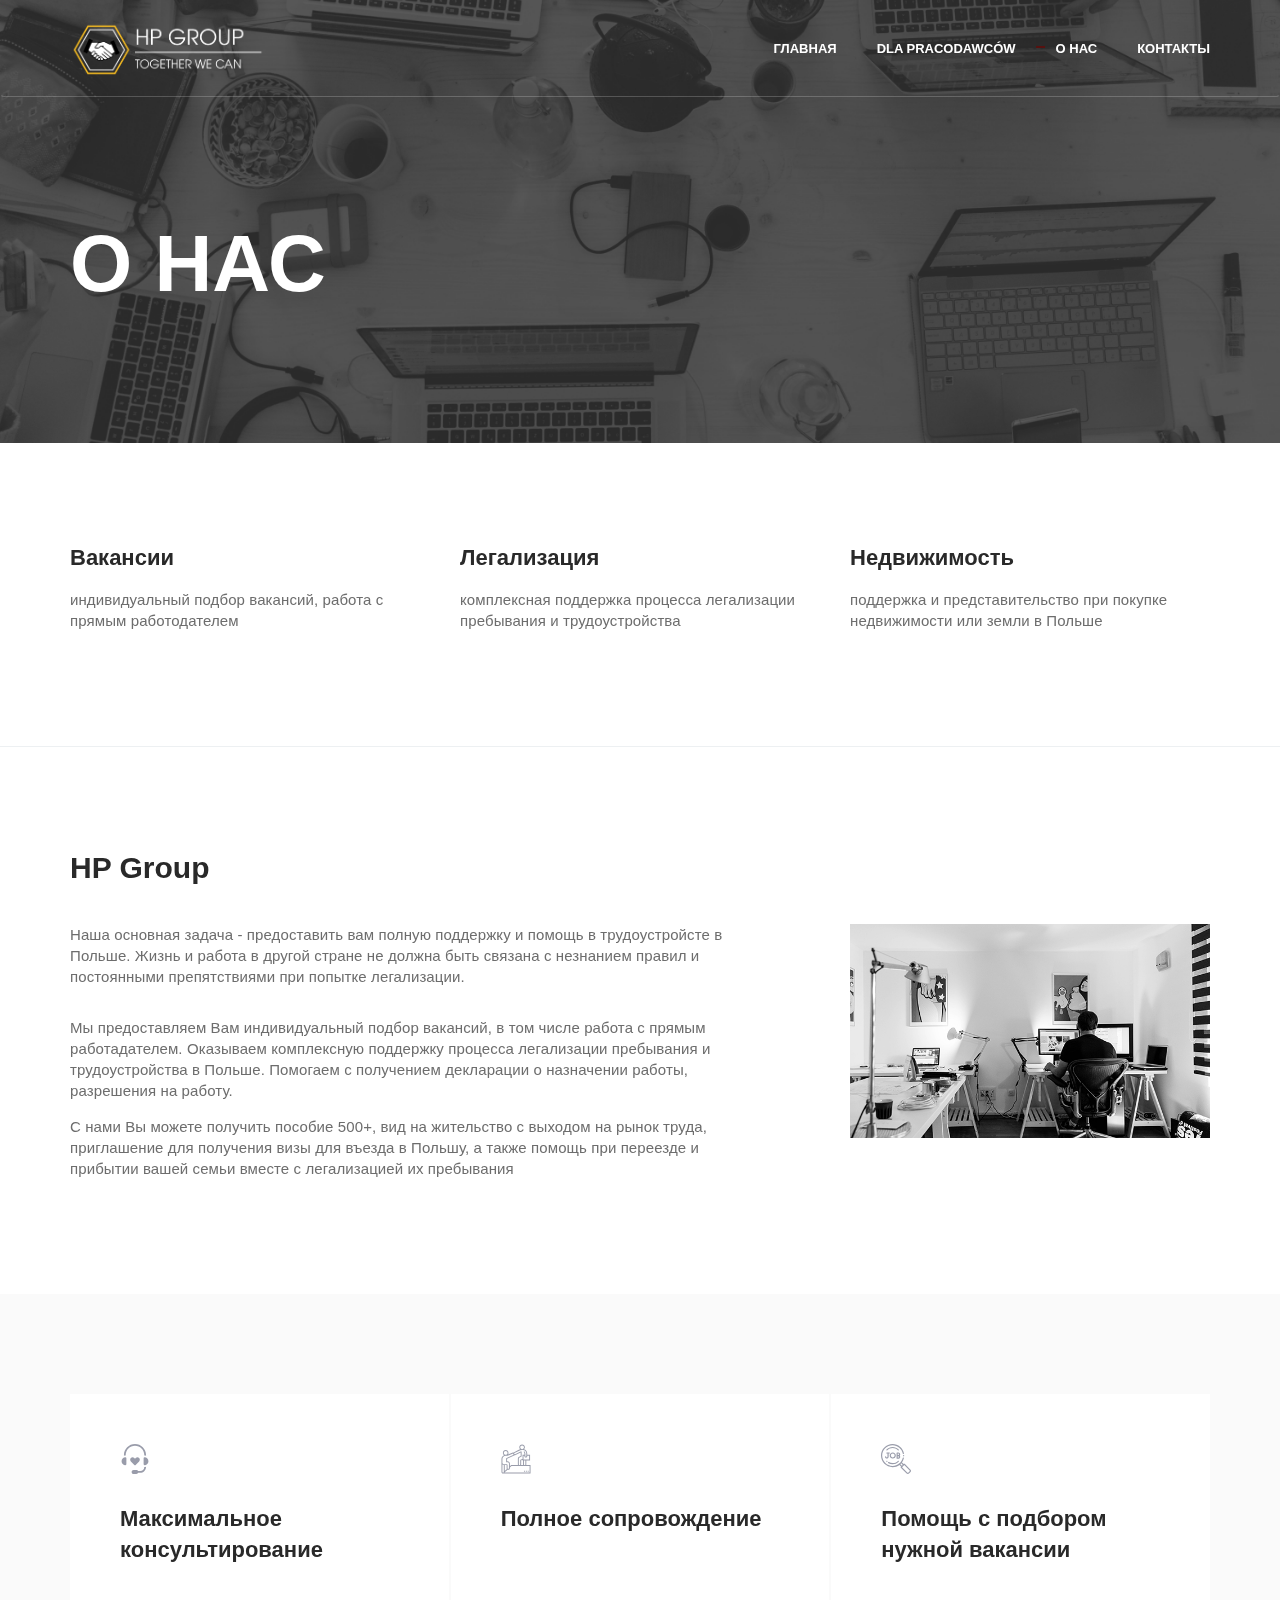
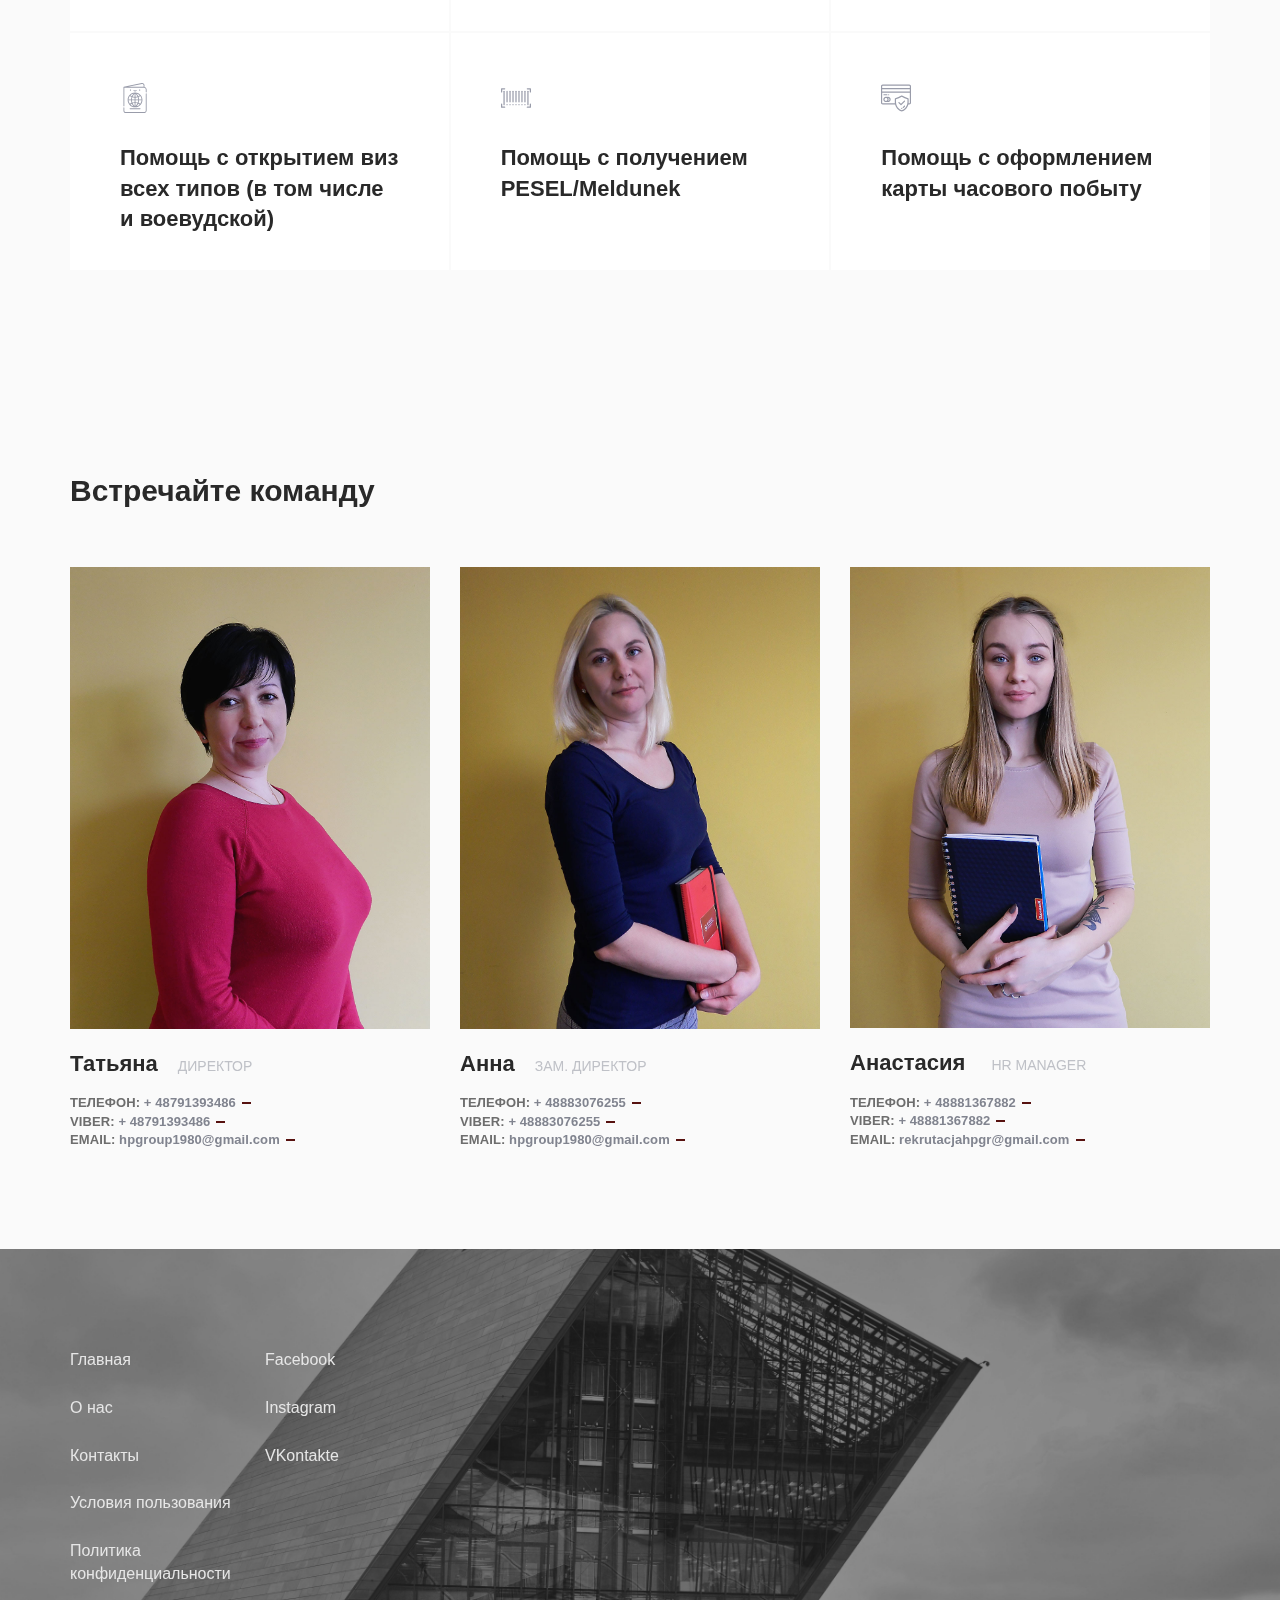
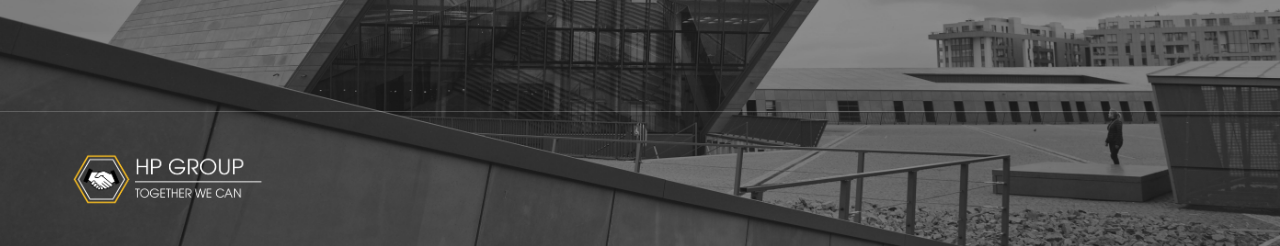
==== commit c0b6241b: "update" ====
--- a/about.html
+++ b/about.html
@@ -289,7 +289,7 @@
                         <h4>Татьяна<span class="text-uppercase margin-l-20">Директор</span></h4>
                         <p class="link_p">Телефон: <a class="link" href="tel: +48791393486"> + 48791393486</a></p>
                         <p class="link_p">Viber: <a class="link" href="tel: +48791393486"> + 48791393486</a></p>
-                        <p class="link_p email">Email:   <a class="link" href="email:tatiana83lexa@gmail.com"> tatiana83lexa@gmail.com</a></p>
+                        <p class="link_p email">Email:   <a class="link" href="email:hpgroup1980@gmail.com"> hpgroup1980@gmail.com</a></p>
                     </div>
                     <!-- End Latest Products -->
     
@@ -303,7 +303,7 @@
                         <h4>Анна<span class="text-uppercase margin-l-20">Зам. директор</span></h4>
                         <p class="link_p">Телефон: <a class="link" href="tel: +48883076255"> + 48883076255</a></p>
                         <p class="link_p">Viber: <a class="link" href="tel: +48883076255"> + 48883076255</a></p>
-                        <p class="link_p email">Email: <a class="link" href="email:hrgroup1980@gmail.com">hrgroup1980@gmail.com</a></p>
+                        <p class="link_p email">Email: <a class="link" href="email:hpgroup1980@gmail.com">hpgroup1980@gmail.com</a></p>
                         
                     </div>
                     <!-- End Latest Products -->
@@ -318,7 +318,7 @@
                         <h4>Анастасия <span class="text-uppercase margin-l-20">HR manager</span></h4>
                         <p class="link_p">Телефон: <a class="link" href="tel: 48881367882"> + 48881367882</a></p>
                         <p class="link_p">Viber: <a class="link" href="tel: 48881367882"> + 48881367882</a></p>
-                        <p class="link_p email">Email:   <a class="link" href="email:hrmganastasia@gmail.com"> hrmganastasia@gmail.com</a></p>
+                        <p class="link_p email">Email:   <a class="link" href="email:rekrutacjahpgr@gmail.com"> rekrutacjahpgr@gmail.com</a></p>
                     </div>
                     <!-- End Latest Products -->
                 </div>
--- a/css/layout.css
+++ b/css/layout.css
@@ -81,7 +81,6 @@
   background: #57110f;
   content: " ";
 }
-
 span {
   font-size: 14px;
   font-weight: 400;
@@ -145,6 +144,33 @@
 :active,
 :focus {
   outline: none;
+}
+
+ul.list{
+  padding-left: 20px;
+  margin-bottom: 0;
+  list-style: none;
+}
+ul.list > li{
+  position: relative;
+  margin-bottom: 10px;
+}
+ul.list > li::before,ul.list > li::after{
+  position: absolute;
+    left: -15px;
+    top: 5px;
+}
+ul.list > li::before{
+  content: '';
+  width: 10px;
+  height: 10px;
+  background: #ffffff;
+  border-radius: 50%;
+  display: block;
+  border: 2px solid #57110F;
+}
+.border-solid{
+  border-left: 1px solid #57110F;
 }
 
 /* Section Seperator */
@@ -974,8 +1000,8 @@
 
 .carousel-centered {
   position: absolute;
-  top: 50%;
-  transform: translate3d(0, -50%, 0);
+  top: 55%;
+  transform: translate3d(0, -45%, 0);
 }
 
 .carousel-title {
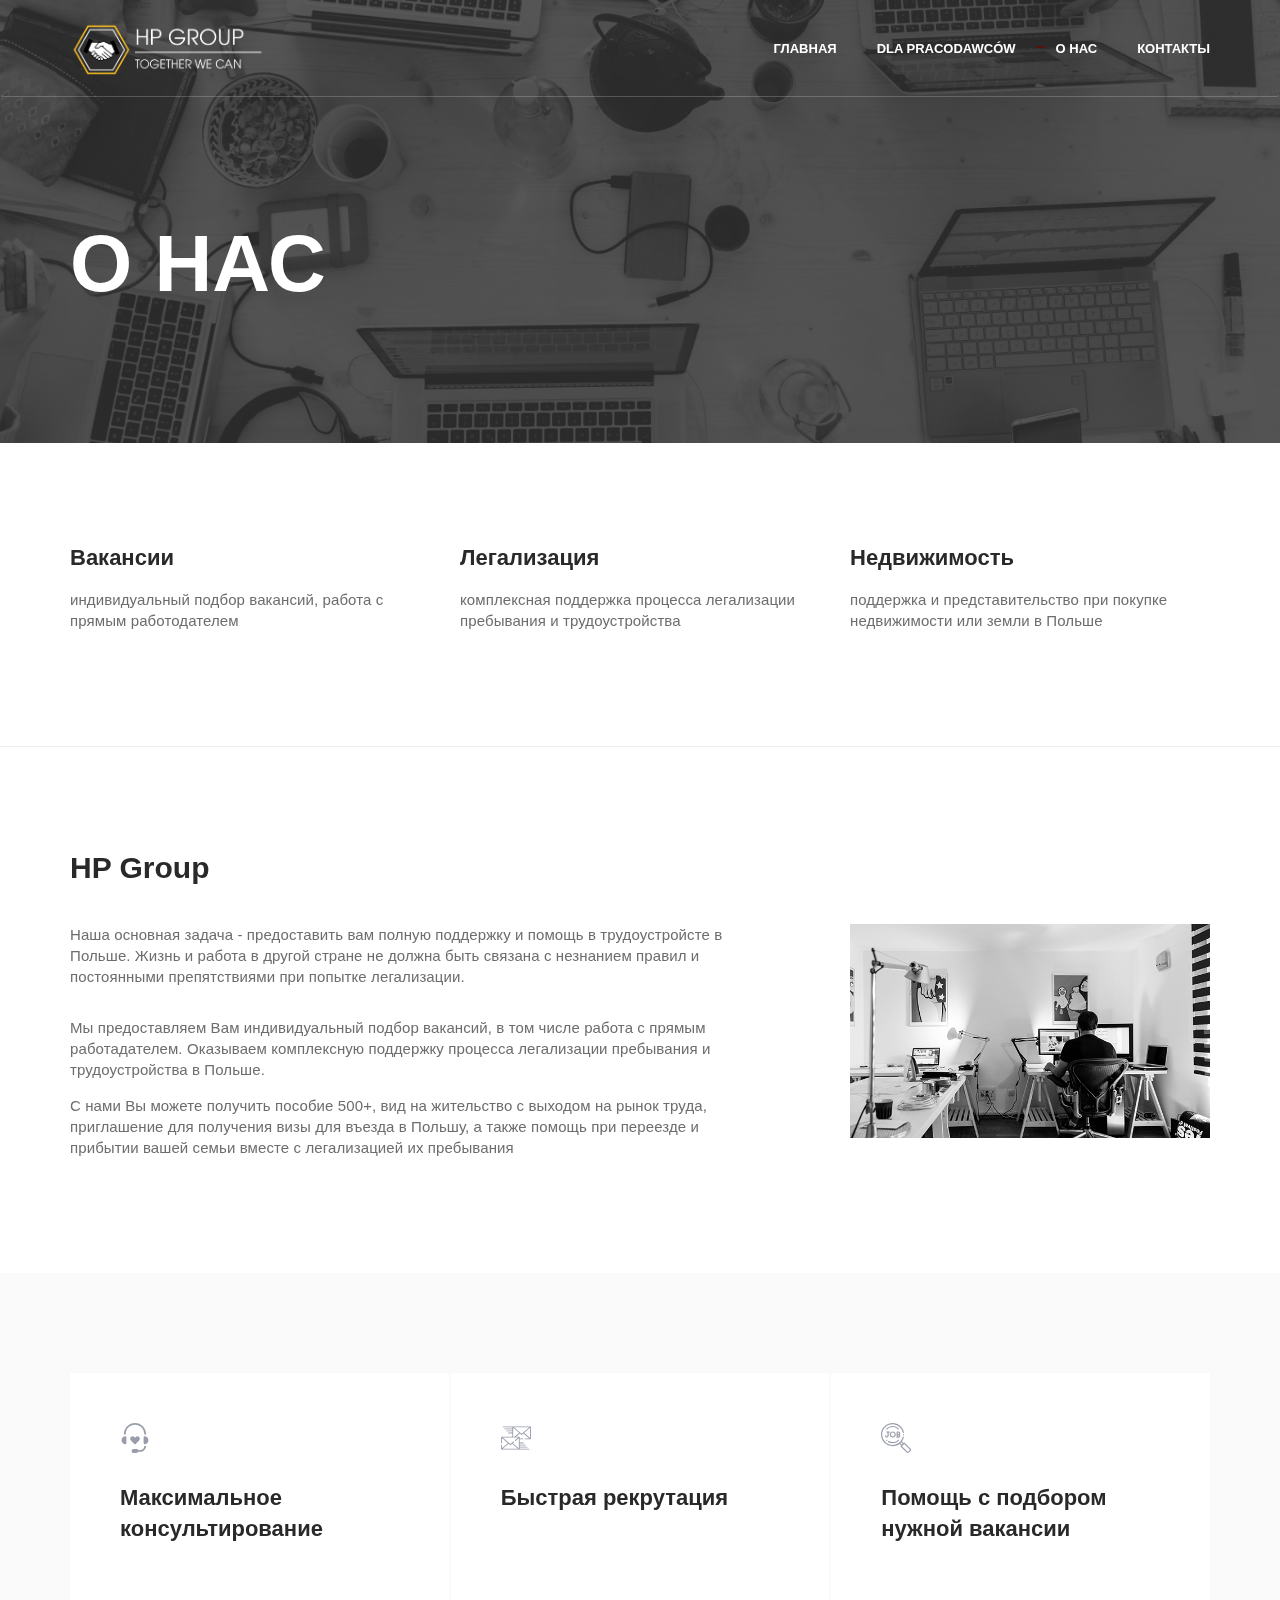
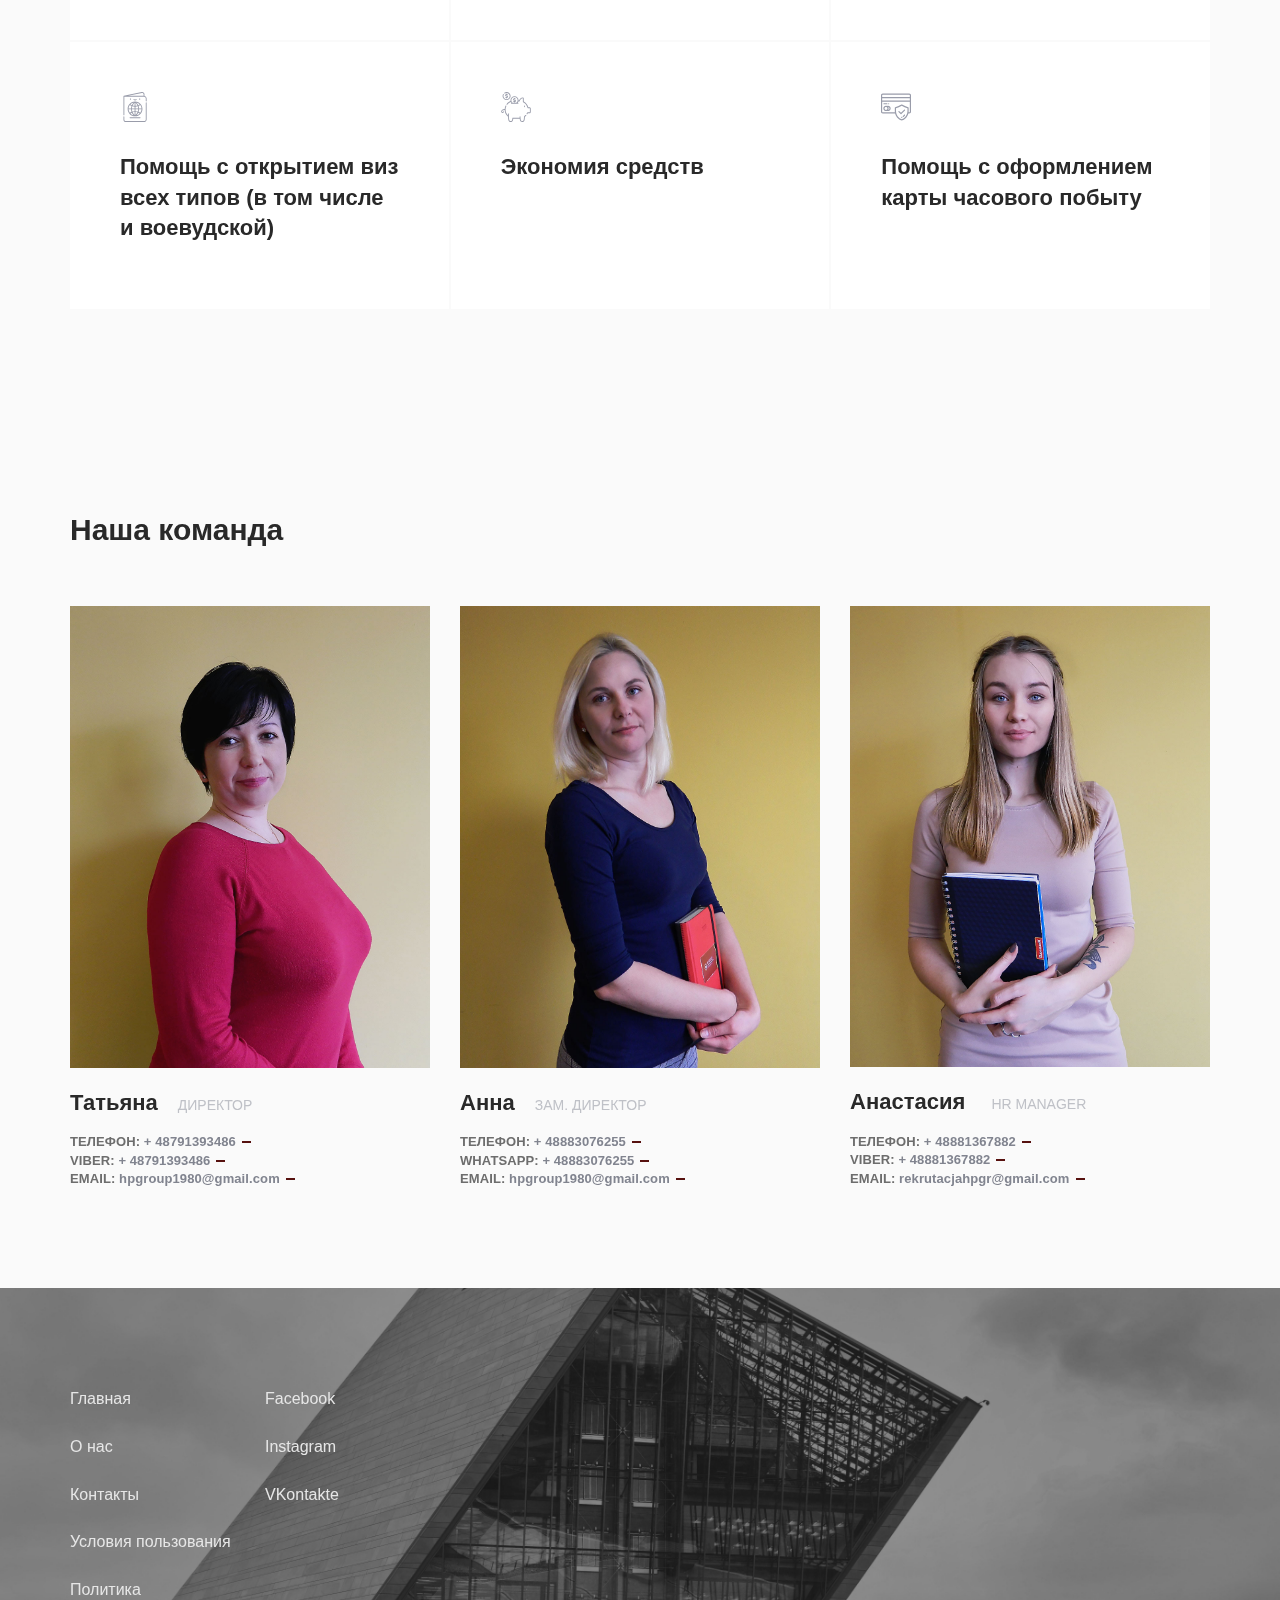
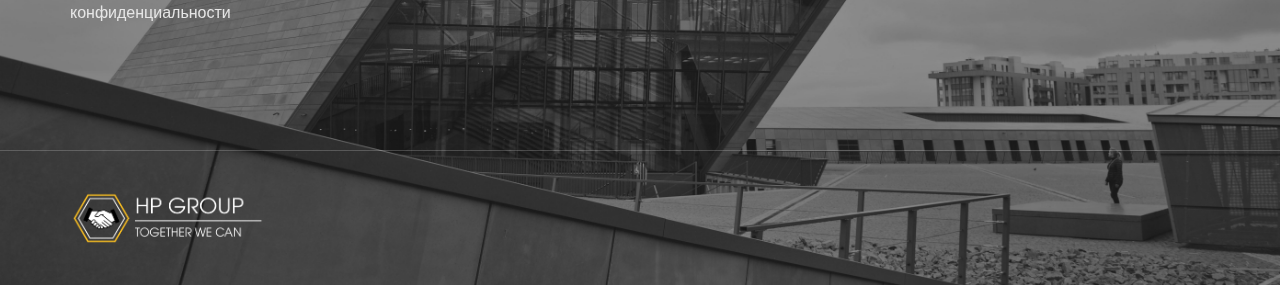
==== commit 9775aabc: "update" ====
--- a/about.html
+++ b/about.html
@@ -119,7 +119,7 @@
                     <div class="margin-b-30">
                         <p>Наша основная задача - предоставить вам полную поддержку и помощь в трудоустройсте в Польше. Жизнь и работа в другой стране не должна быть связана с незнанием правил и постоянными препятствиями при попытке легализации.</p>
                     </div>
-                    <p>Мы предоставляем Вам индивидуальный подбор вакансий, в том числе работа с прямым работадателем. Оказываем комплексную поддержку процесса легализации пребывания и трудоустройства в Польше. Помогаем с получением декларации о назначении работы, разрешения на работу.</p>
+                    <p>Мы предоставляем Вам индивидуальный подбор вакансий, в том числе работа с прямым работадателем. Оказываем комплексную поддержку процесса легализации пребывания и трудоустройства в Польше.</p>
                     <p>С нами Вы можете получить пособие 500+, вид на жительство с выходом на рынок труда, приглашение для получения визы для въезда в Польшу, а также помощь при переезде и прибытии вашей семьи вместе с легализацией их пребывания</p>
                 </div>
                 <div class="col-sm-4 col-sm-offset-1">
@@ -151,10 +151,10 @@
                         <div class="wow fadeInLeft" data-wow-duration=".3" data-wow-delay=".2s">
                             <div class="service" data-height="height">
                                 <div class="service-element">
-                                    <img class="service-icon" src="img/icons/partner.svg">
-                                </div>
-                                <div class="service-info">
-                                    <h3>Полное сопровождение</h3>
+                                    <img class="service-icon" src="img/icons/mail.svg">
+                                </div>
+                                <div class="service-info">
+                                    <h3>Быстрая рекрутация</h3>
                                 </div>
                                 <a href="#" class="content-wrapper-link"></a>    
                             </div>
@@ -194,10 +194,10 @@
                         <div class="wow fadeInLeft" data-wow-duration=".3" data-wow-delay=".5s">
                             <div class="service" data-height="height">
                                 <div class="service-element">
-                                    <img class="service-icon" src="img/icons/barcode.svg">
-                                </div>
-                                <div class="service-info">
-                                    <h3>Помощь с получением PESEL/Meldunek</h3>
+                                    <img class="service-icon" src="img/icons/economy.svg">
+                                </div>
+                                <div class="service-info">
+                                    <h3>Экономия средств</h3>
                                 </div>
                                 <a href="#" class="content-wrapper-link"></a>    
                             </div>
@@ -272,7 +272,7 @@
             <div class="content-lg container">
                 <div class="row margin-b-40">
                     <div class="col-sm-6">
-                        <h2>Встречайте команду</h2>
+                        <h2>Наша команда</h2>
                         
                     </div>
                 </div>
@@ -302,7 +302,7 @@
                         </div>
                         <h4>Анна<span class="text-uppercase margin-l-20">Зам. директор</span></h4>
                         <p class="link_p">Телефон: <a class="link" href="tel: +48883076255"> + 48883076255</a></p>
-                        <p class="link_p">Viber: <a class="link" href="tel: +48883076255"> + 48883076255</a></p>
+                        <p class="link_p">WhatsApp: <a class="link" href="tel: +48883076255"> + 48883076255</a></p>
                         <p class="link_p email">Email: <a class="link" href="email:hpgroup1980@gmail.com">hpgroup1980@gmail.com</a></p>
                         
                     </div>
